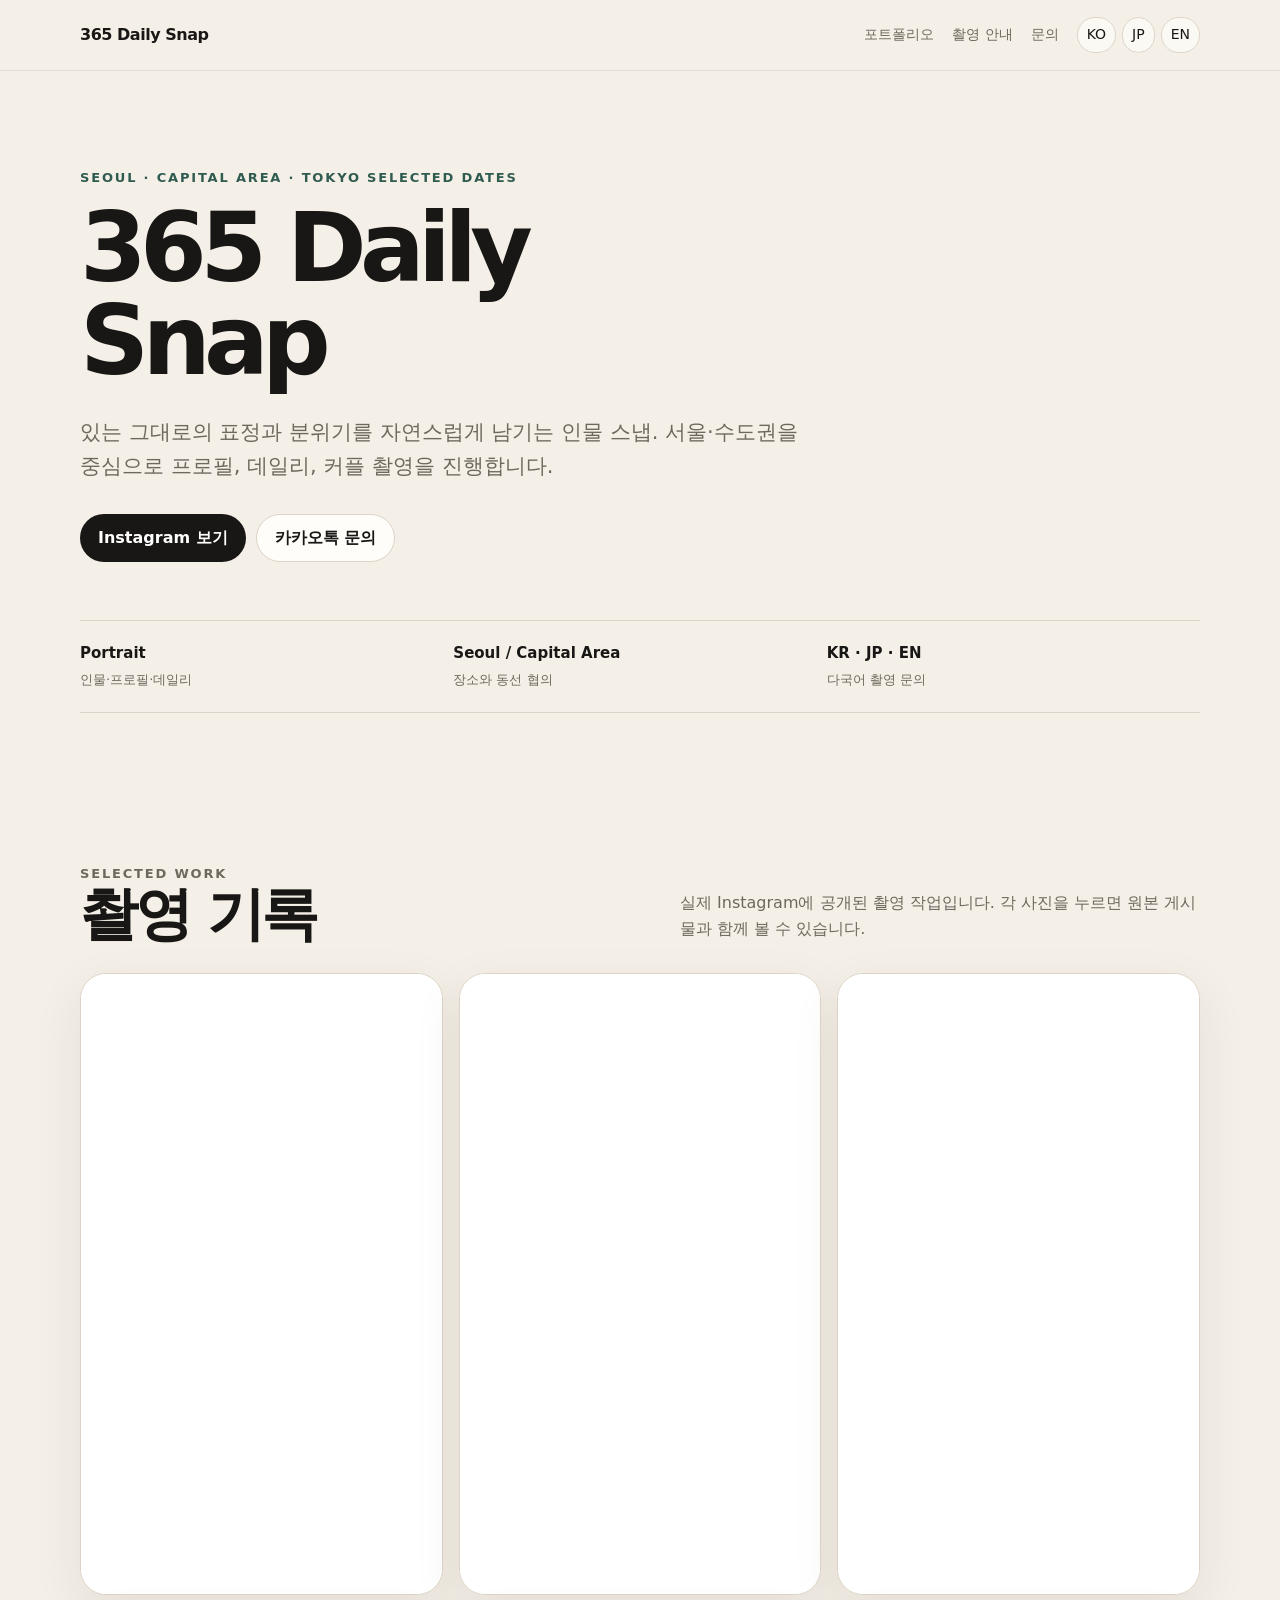
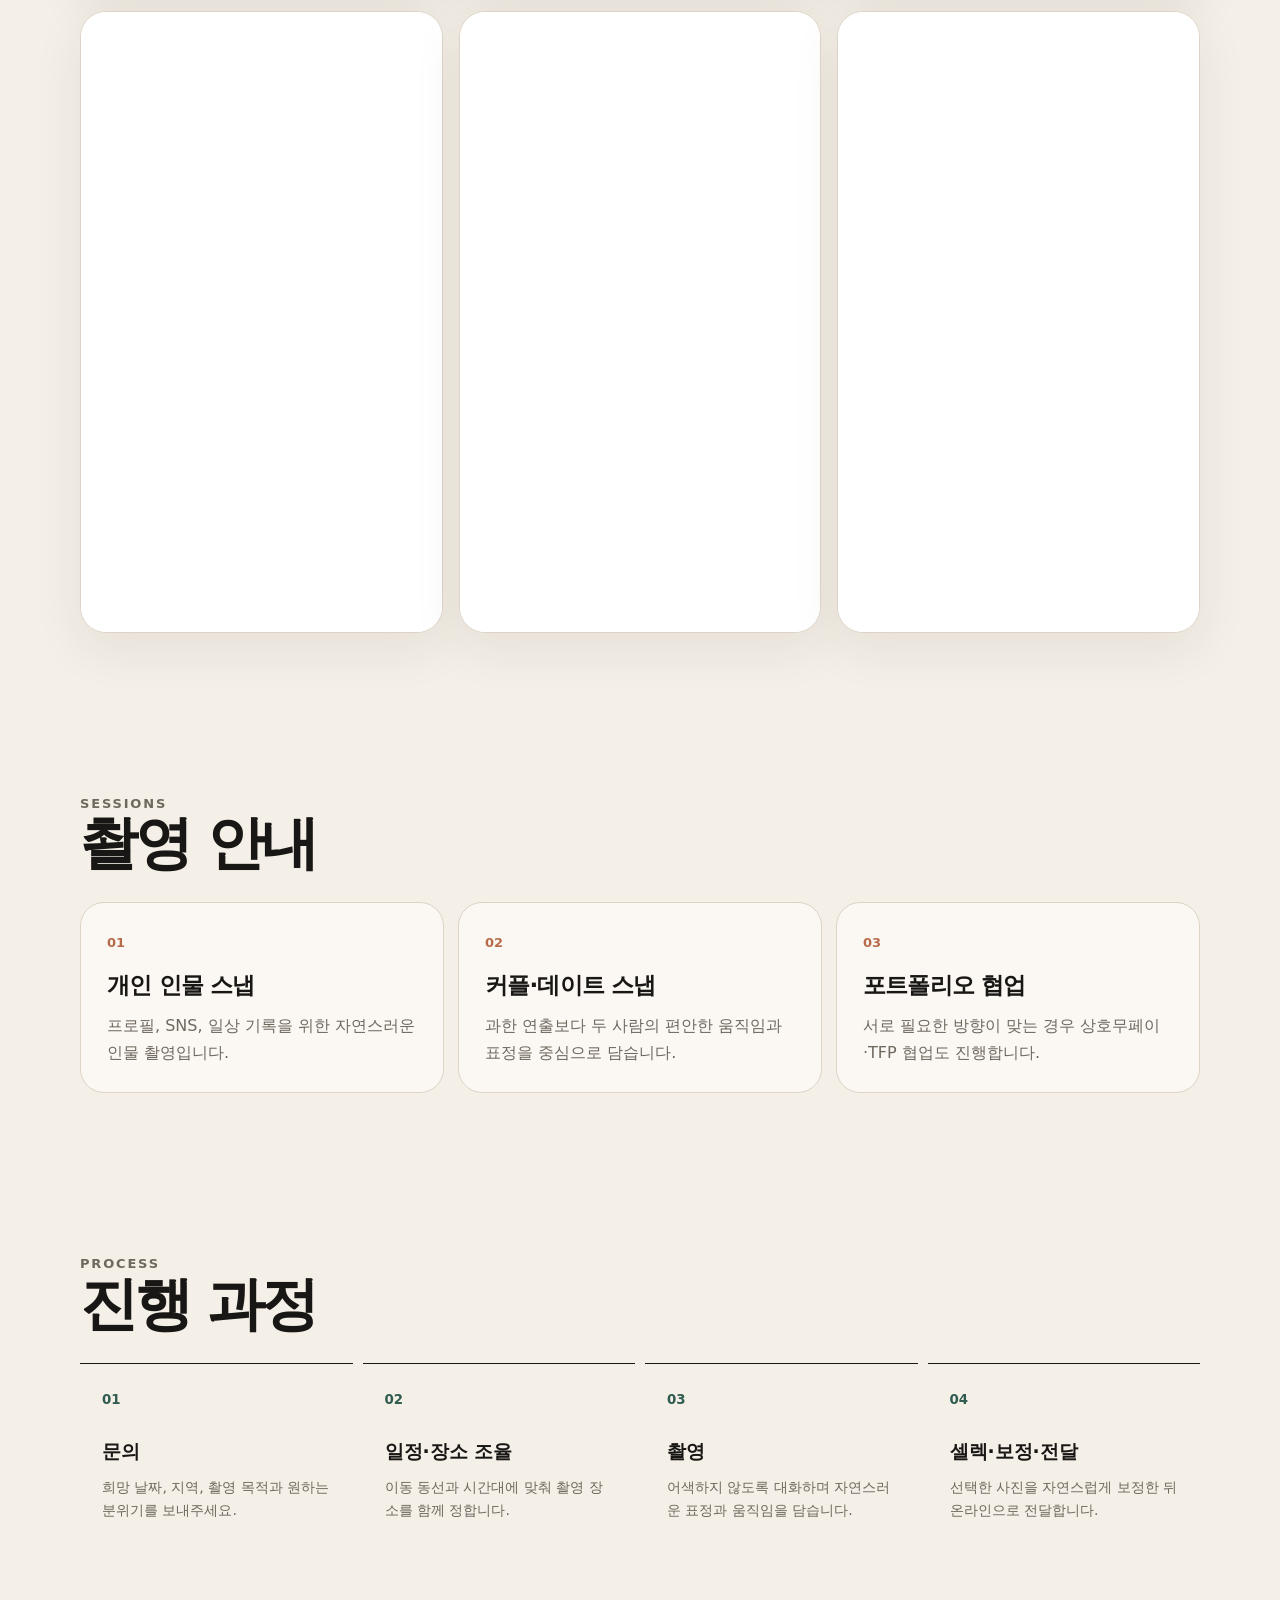
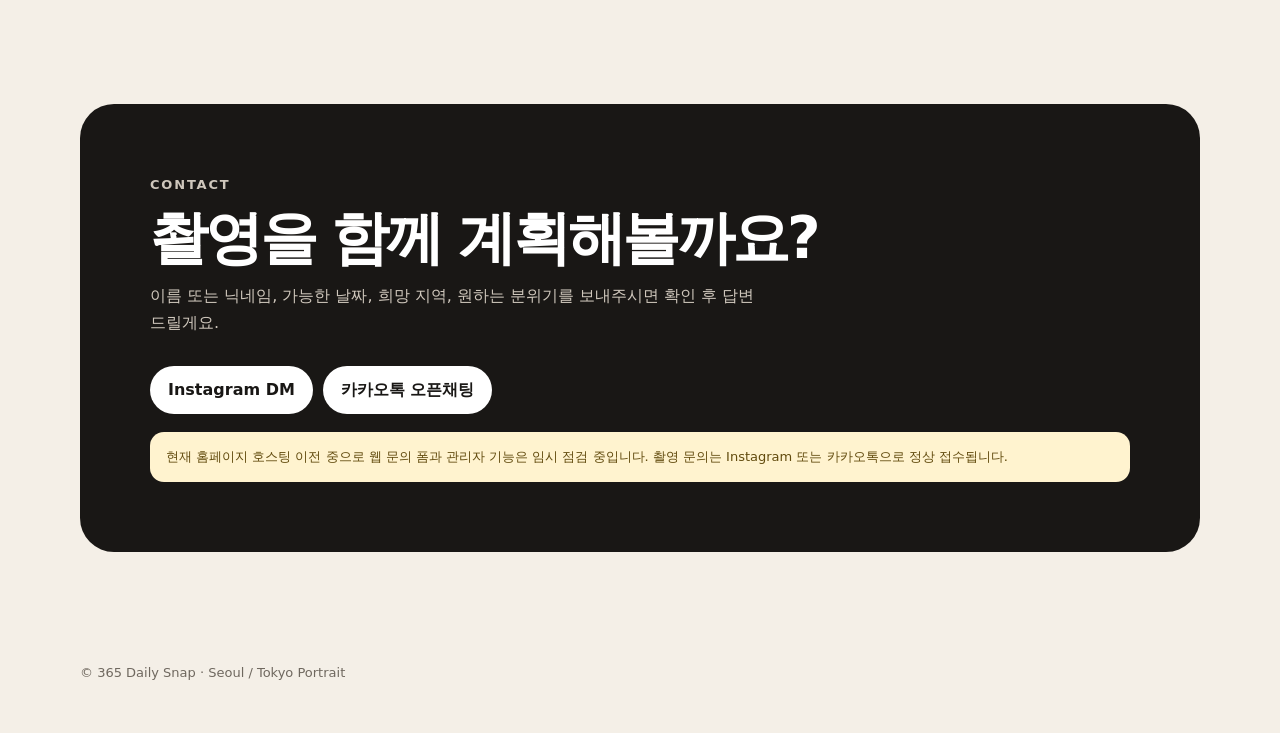
==== site/index.html @ 2be66040 "Add standalone public photography site" ====
<!doctype html>
<html lang="ko">
  <head>
    <meta charset="UTF-8" />
    <meta name="viewport" content="width=device-width, initial-scale=1" />
    <meta name="theme-color" content="#f4efe7" />
    <meta name="description" content="365 Daily Snap은 서울과 수도권을 중심으로 자연스러운 인물 스냅을 촬영합니다." />
    <title>365 Daily Snap | Portrait Photography</title>
    <style>
      :root { --ink:#191715; --muted:#6f685f; --paper:#f4efe7; --card:#fffdf9; --line:#ddd4c7; --accent:#2f5b50; --accent2:#b96c4c; }
      * { box-sizing:border-box; }
      html { scroll-behavior:smooth; }
      body { margin:0; background:var(--paper); color:var(--ink); font-family:Inter, Pretendard, system-ui, -apple-system, BlinkMacSystemFont, "Segoe UI", sans-serif; line-height:1.65; }
      a { color:inherit; }
      .wrap { width:min(1120px, calc(100% - 36px)); margin:auto; }
      header { position:sticky; top:0; z-index:20; background:rgba(244,239,231,.9); backdrop-filter:blur(18px); border-bottom:1px solid rgba(25,23,21,.08); }
      .nav { min-height:70px; display:flex; align-items:center; justify-content:space-between; gap:20px; }
      .brand { text-decoration:none; font-weight:800; letter-spacing:-.03em; }
      .nav-links { display:flex; align-items:center; gap:18px; font-size:14px; }
      .nav-links a { text-decoration:none; color:var(--muted); }
      .langs { display:flex; gap:6px; }
      .langs a { border:1px solid var(--line); border-radius:999px; padding:5px 9px; color:var(--ink); background:rgba(255,255,255,.55); }
      .hero { padding:96px 0 70px; }
      .eyebrow { margin:0 0 14px; color:var(--accent); font-size:13px; font-weight:800; letter-spacing:.14em; text-transform:uppercase; }
      h1 { margin:0; max-width:820px; font-size:clamp(48px, 8vw, 96px); line-height:.96; letter-spacing:-.07em; }
      .hero-copy { max-width:720px; margin:28px 0 0; color:var(--muted); font-size:clamp(17px,2vw,21px); }
      .actions { display:flex; flex-wrap:wrap; gap:10px; margin-top:30px; }
      .button { display:inline-flex; align-items:center; justify-content:center; min-height:48px; padding:0 18px; border-radius:999px; text-decoration:none; font-weight:750; }
      .button.primary { background:var(--ink); color:white; }
      .button.secondary { border:1px solid var(--line); background:var(--card); }
      .facts { margin-top:58px; display:grid; grid-template-columns:repeat(3,1fr); border-top:1px solid var(--line); border-bottom:1px solid var(--line); }
      .fact { padding:20px 12px 20px 0; }
      .fact strong { display:block; font-size:15px; }
      .fact span { color:var(--muted); font-size:13px; }
      section { padding:80px 0; }
      .section-head { display:flex; align-items:end; justify-content:space-between; gap:24px; margin-bottom:30px; }
      h2 { margin:0; font-size:clamp(34px,5vw,58px); line-height:1; letter-spacing:-.055em; }
      .section-head p { max-width:520px; margin:0; color:var(--muted); }
      .portfolio-grid { display:grid; grid-template-columns:repeat(3,1fr); gap:16px; align-items:start; }
      .post { overflow:hidden; min-height:620px; border:1px solid var(--line); border-radius:26px; background:var(--card); box-shadow:0 16px 50px rgba(61,49,36,.08); }
      .post iframe { width:100%; min-height:620px; border:0; display:block; background:white; }
      .services { display:grid; grid-template-columns:repeat(3,1fr); gap:14px; }
      .service { padding:26px; border:1px solid var(--line); border-radius:24px; background:rgba(255,253,249,.68); }
      .service span { color:var(--accent2); font-size:13px; font-weight:800; }
      .service h3 { margin:12px 0 8px; font-size:23px; letter-spacing:-.035em; }
      .service p { margin:0; color:var(--muted); }
      .process { display:grid; grid-template-columns:repeat(4,1fr); gap:10px; counter-reset:steps; }
      .step { padding:22px; border-top:1px solid var(--ink); }
      .step small { color:var(--accent); font-weight:800; }
      .step h3 { margin:25px 0 8px; }
      .step p { color:var(--muted); margin:0; font-size:14px; }
      .contact { padding:70px; border-radius:34px; color:white; background:var(--ink); }
      .contact p { max-width:620px; color:#cfc7bc; }
      .contact .secondary { background:white; color:var(--ink); border:0; }
      footer { padding:30px 0 50px; color:var(--muted); font-size:13px; }
      .notice { margin-top:18px; padding:14px 16px; border-radius:14px; background:#fff3cf; color:#624b0e; font-size:13px; }
      @media (max-width:900px) { .portfolio-grid,.services { grid-template-columns:1fr 1fr; } .process { grid-template-columns:1fr 1fr; } .nav-links>a:not(.brand) { display:none; } }
      @media (max-width:640px) { .hero { padding-top:64px; } .facts,.portfolio-grid,.services,.process { grid-template-columns:1fr; } .post,.post iframe { min-height:590px; } .section-head { align-items:start; flex-direction:column; } .contact { padding:34px 24px; } .langs { gap:3px; } .langs a { padding:4px 7px; font-size:12px; } }
    </style>
  </head>
  <body>
    <header>
      <div class="wrap nav">
        <a class="brand" href="#top">365 Daily Snap</a>
        <nav class="nav-links" aria-label="주요 메뉴">
          <a href="#portfolio" data-ko="포트폴리오" data-ja="ポートフォリオ" data-en="Portfolio">포트폴리오</a>
          <a href="#service" data-ko="촬영 안내" data-ja="撮影案内" data-en="Sessions">촬영 안내</a>
          <a href="#contact" data-ko="문의" data-ja="お問い合わせ" data-en="Contact">문의</a>
          <span class="langs"><a href="/ko">KO</a><a href="/ja">JP</a><a href="/en">EN</a></span>
        </nav>
      </div>
    </header>

    <main id="top">
      <section class="hero">
        <div class="wrap">
          <p class="eyebrow">Seoul · Capital Area · Tokyo Selected Dates</p>
          <h1>365 Daily<br />Snap</h1>
          <p class="hero-copy" data-ko="있는 그대로의 표정과 분위기를 자연스럽게 남기는 인물 스냅. 서울·수도권을 중심으로 프로필, 데일리, 커플 촬영을 진행합니다." data-ja="自然な表情と空気感を残すポートレート撮影。ソウル・首都圏を中心に、プロフィール、デイリー、カップル撮影を行います。" data-en="Natural portrait sessions focused on honest expressions and atmosphere. Available for profiles, daily portraits, and couples in Seoul and the capital area.">있는 그대로의 표정과 분위기를 자연스럽게 남기는 인물 스냅. 서울·수도권을 중심으로 프로필, 데일리, 커플 촬영을 진행합니다.</p>
          <div class="actions">
            <a class="button primary" href="https://www.instagram.com/365daily.snap/" target="_blank" rel="noreferrer" data-ko="Instagram 보기" data-ja="Instagramを見る" data-en="View Instagram">Instagram 보기</a>
            <a class="button secondary" href="https://open.kakao.com/o/sV8I6vmi" target="_blank" rel="noreferrer" data-ko="카카오톡 문의" data-ja="カカオトーク相談" data-en="KakaoTalk inquiry">카카오톡 문의</a>
          </div>
          <div class="facts">
            <div class="fact"><strong>Portrait</strong><span data-ko="인물·프로필·데일리" data-ja="人物・プロフィール・デイリー" data-en="Portraits and profiles">인물·프로필·데일리</span></div>
            <div class="fact"><strong>Seoul / Capital Area</strong><span data-ko="장소와 동선 협의" data-ja="場所と動線を相談" data-en="Location planning available">장소와 동선 협의</span></div>
            <div class="fact"><strong>KR · JP · EN</strong><span data-ko="다국어 촬영 문의" data-ja="多言語でのお問い合わせ" data-en="Multilingual inquiries">다국어 촬영 문의</span></div>
          </div>
        </div>
      </section>

      <section id="portfolio">
        <div class="wrap">
          <div class="section-head">
            <div><p class="eyebrow">Selected Work</p><h2 data-ko="촬영 기록" data-ja="撮影記録" data-en="Selected portraits">촬영 기록</h2></div>
            <p data-ko="실제 Instagram에 공개된 촬영 작업입니다. 각 사진을 누르면 원본 게시물과 함께 볼 수 있습니다." data-ja="Instagramで公開している実際の撮影作品です。各投稿から元の写真をご覧いただけます。" data-en="A selection of published work from Instagram. Open each post to view the original set.">실제 Instagram에 공개된 촬영 작업입니다. 각 사진을 누르면 원본 게시물과 함께 볼 수 있습니다.</p>
          </div>
          <div class="portfolio-grid">
            <article class="post"><iframe title="365 Daily Snap portfolio 1" loading="lazy" src="https://www.instagram.com/p/DYZzZOZk7ll/embed/"></iframe></article>
            <article class="post"><iframe title="365 Daily Snap portfolio 2" loading="lazy" src="https://www.instagram.com/p/DYZyeEWk_9Y/embed/"></iframe></article>
            <article class="post"><iframe title="365 Daily Snap portfolio 3" loading="lazy" src="https://www.instagram.com/p/DYJQGmoE9Bu/embed/"></iframe></article>
            <article class="post"><iframe title="365 Daily Snap portfolio 4" loading="lazy" src="https://www.instagram.com/p/DX0dS0oE9K_/embed/"></iframe></article>
            <article class="post"><iframe title="365 Daily Snap portfolio 5" loading="lazy" src="https://www.instagram.com/p/DXlMumDD58X/embed/"></iframe></article>
            <article class="post"><iframe title="365 Daily Snap portfolio 6" loading="lazy" src="https://www.instagram.com/p/DXibZEnE6eL/embed/"></iframe></article>
          </div>
        </div>
      </section>

      <section id="service">
        <div class="wrap">
          <div class="section-head"><div><p class="eyebrow">Sessions</p><h2 data-ko="촬영 안내" data-ja="撮影案内" data-en="Session guide">촬영 안내</h2></div></div>
          <div class="services">
            <article class="service"><span>01</span><h3 data-ko="개인 인물 스냅" data-ja="個人ポートレート" data-en="Personal portrait">개인 인물 스냅</h3><p data-ko="프로필, SNS, 일상 기록을 위한 자연스러운 인물 촬영입니다." data-ja="プロフィール、SNS、日常の記録のための自然な人物撮影です。" data-en="Natural portraits for profiles, social media, and personal records.">프로필, SNS, 일상 기록을 위한 자연스러운 인물 촬영입니다.</p></article>
            <article class="service"><span>02</span><h3 data-ko="커플·데이트 스냅" data-ja="カップル撮影" data-en="Couple session">커플·데이트 스냅</h3><p data-ko="과한 연출보다 두 사람의 편안한 움직임과 표정을 중심으로 담습니다." data-ja="過度な演出より、二人の自然な動きと表情を大切にします。" data-en="Relaxed couple photography focused on genuine movement and expressions.">과한 연출보다 두 사람의 편안한 움직임과 표정을 중심으로 담습니다.</p></article>
            <article class="service"><span>03</span><h3 data-ko="포트폴리오 협업" data-ja="ポートフォリオ協業" data-en="Portfolio collaboration">포트폴리오 협업</h3><p data-ko="서로 필요한 방향이 맞는 경우 상호무페이·TFP 협업도 진행합니다." data-ja="方向性が合う場合、TFP形式の協業撮影も行います。" data-en="TFP collaborations are available when the creative direction is a good fit.">서로 필요한 방향이 맞는 경우 상호무페이·TFP 협업도 진행합니다.</p></article>
          </div>
        </div>
      </section>

      <section>
        <div class="wrap">
          <div class="section-head"><div><p class="eyebrow">Process</p><h2 data-ko="진행 과정" data-ja="撮影の流れ" data-en="How it works">진행 과정</h2></div></div>
          <div class="process">
            <article class="step"><small>01</small><h3 data-ko="문의" data-ja="お問い合わせ" data-en="Inquiry">문의</h3><p data-ko="희망 날짜, 지역, 촬영 목적과 원하는 분위기를 보내주세요." data-ja="希望日、エリア、目的、雰囲気をお知らせください。" data-en="Share your date, area, purpose, and preferred mood.">희망 날짜, 지역, 촬영 목적과 원하는 분위기를 보내주세요.</p></article>
            <article class="step"><small>02</small><h3 data-ko="일정·장소 조율" data-ja="日程・場所調整" data-en="Planning">일정·장소 조율</h3><p data-ko="이동 동선과 시간대에 맞춰 촬영 장소를 함께 정합니다." data-ja="移動と時間帯に合わせて場所を決めます。" data-en="We choose a location and schedule that fit the session.">이동 동선과 시간대에 맞춰 촬영 장소를 함께 정합니다.</p></article>
            <article class="step"><small>03</small><h3 data-ko="촬영" data-ja="撮影" data-en="Session">촬영</h3><p data-ko="어색하지 않도록 대화하며 자연스러운 표정과 움직임을 담습니다." data-ja="会話しながら自然な表情と動きを撮影します。" data-en="The session stays conversational and relaxed.">어색하지 않도록 대화하며 자연스러운 표정과 움직임을 담습니다.</p></article>
            <article class="step"><small>04</small><h3 data-ko="셀렉·보정·전달" data-ja="セレクト・補正・納品" data-en="Delivery">셀렉·보정·전달</h3><p data-ko="선택한 사진을 자연스럽게 보정한 뒤 온라인으로 전달합니다." data-ja="選んだ写真を自然に補正し、オンラインで納品します。" data-en="Selected images are edited naturally and delivered online.">선택한 사진을 자연스럽게 보정한 뒤 온라인으로 전달합니다.</p></article>
          </div>
        </div>
      </section>

      <section id="contact">
        <div class="wrap">
          <div class="contact">
            <p class="eyebrow">Contact</p>
            <h2 data-ko="촬영을 함께 계획해볼까요?" data-ja="撮影を一緒に計画しませんか？" data-en="Let’s plan a session">촬영을 함께 계획해볼까요?</h2>
            <p data-ko="이름 또는 닉네임, 가능한 날짜, 희망 지역, 원하는 분위기를 보내주시면 확인 후 답변드릴게요." data-ja="お名前、希望日、エリア、イメージを送っていただければ確認後ご返信します。" data-en="Send your name, possible dates, preferred area, and the mood you have in mind.">이름 또는 닉네임, 가능한 날짜, 희망 지역, 원하는 분위기를 보내주시면 확인 후 답변드릴게요.</p>
            <div class="actions">
              <a class="button secondary" href="https://www.instagram.com/365daily.snap/" target="_blank" rel="noreferrer">Instagram DM</a>
              <a class="button secondary" href="https://open.kakao.com/o/sV8I6vmi" target="_blank" rel="noreferrer" data-ko="카카오톡 오픈채팅" data-ja="カカオトーク" data-en="KakaoTalk">카카오톡 오픈채팅</a>
            </div>
            <div class="notice" data-ko="현재 홈페이지 호스팅 이전 중으로 웹 문의 폼과 관리자 기능은 임시 점검 중입니다. 촬영 문의는 Instagram 또는 카카오톡으로 정상 접수됩니다." data-ja="現在ホスティング移行中のため、Webフォームと管理機能を一時点検しています。お問い合わせはInstagramまたはカカオトークをご利用ください。" data-en="The web form and admin tools are temporarily under maintenance during hosting migration. Instagram and KakaoTalk inquiries remain available.">현재 홈페이지 호스팅 이전 중으로 웹 문의 폼과 관리자 기능은 임시 점검 중입니다. 촬영 문의는 Instagram 또는 카카오톡으로 정상 접수됩니다.</div>
          </div>
        </div>
      </section>
    </main>

    <footer><div class="wrap">© 365 Daily Snap · Seoul / Tokyo Portrait</div></footer>

    <script>
      const lang = location.pathname.split('/').filter(Boolean)[0] || 'ko';
      const active = ['ko','ja','en'].includes(lang) ? lang : 'ko';
      document.documentElement.lang = active === 'ja' ? 'ja' : active;
      document.querySelectorAll('[data-ko]').forEach((node) => {
        const value = node.dataset[active];
        if (value) node.textContent = value;
      });
      const titles = { ko:'365 Daily Snap | 서울 인물 스냅', ja:'365 Daily Snap | ソウル ポートレート', en:'365 Daily Snap | Seoul Portrait Photographer' };
      document.title = titles[active];
    </script>
  </body>
</html>
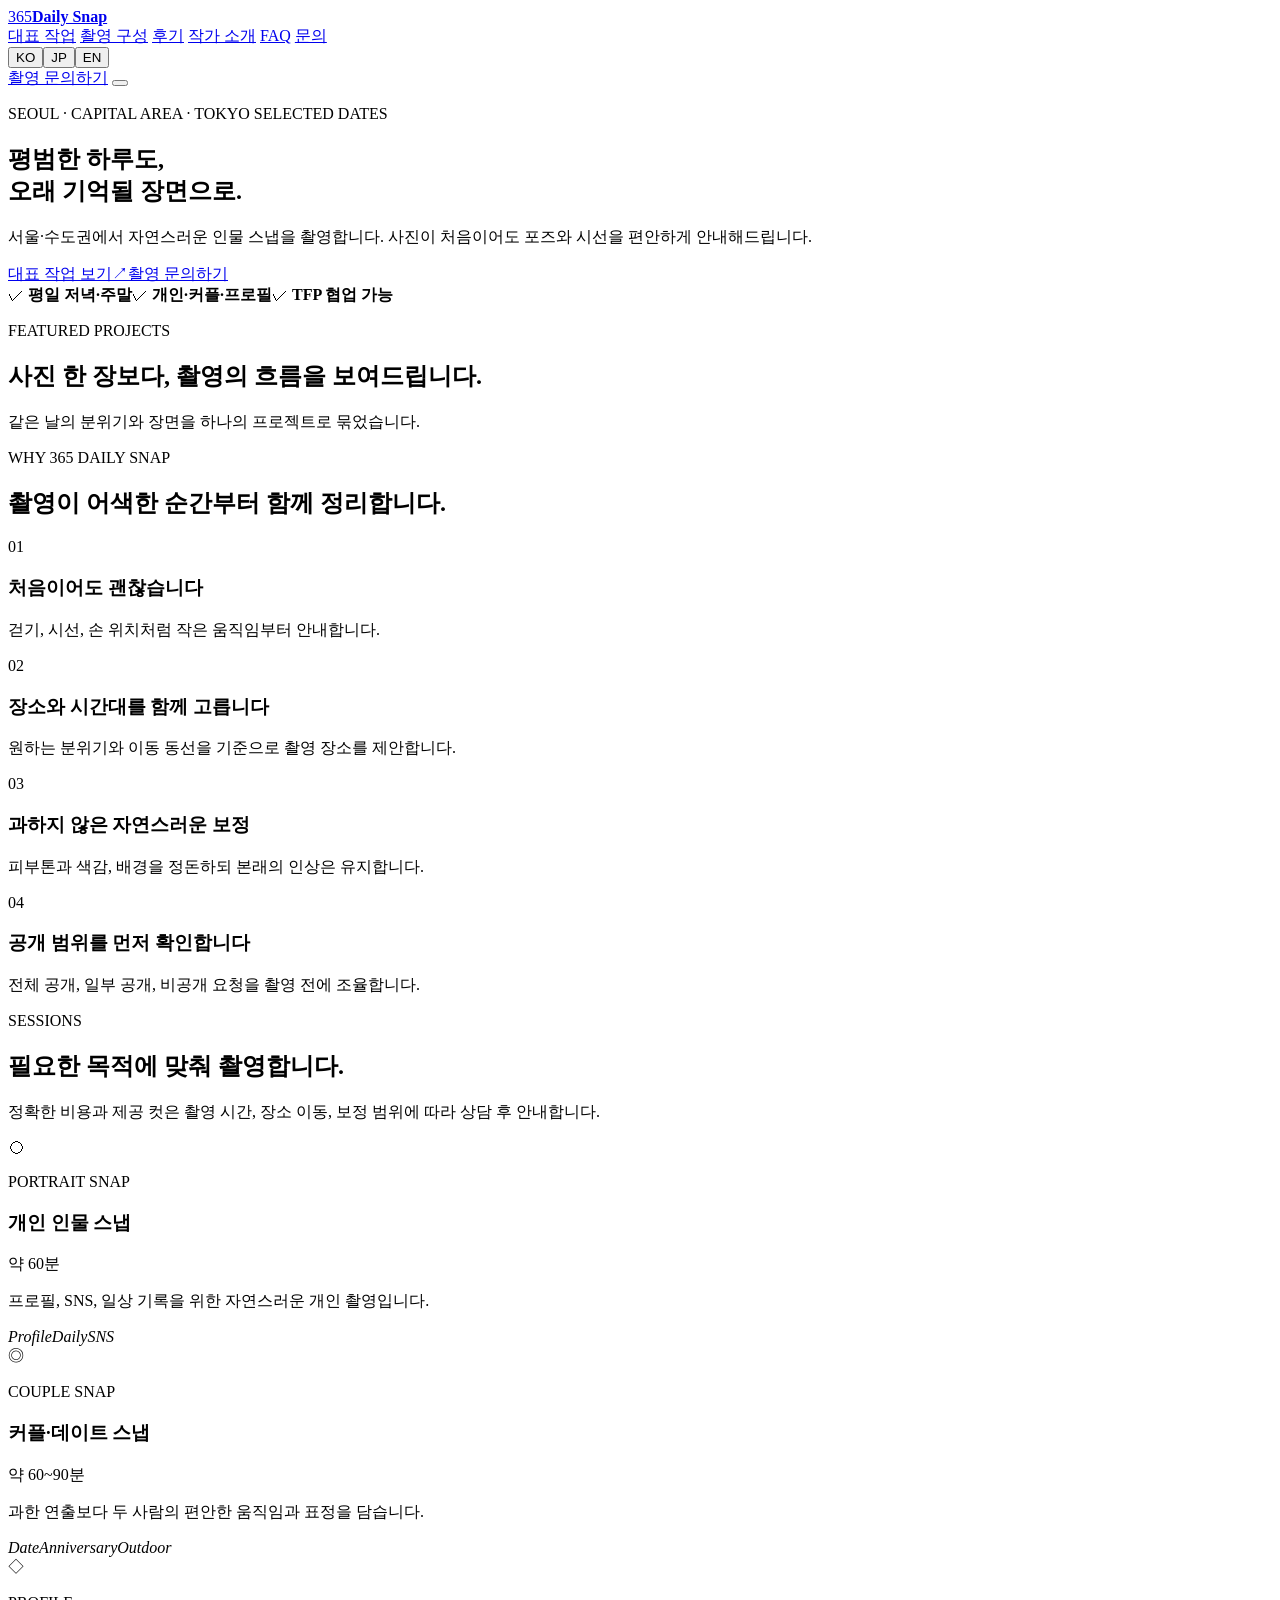
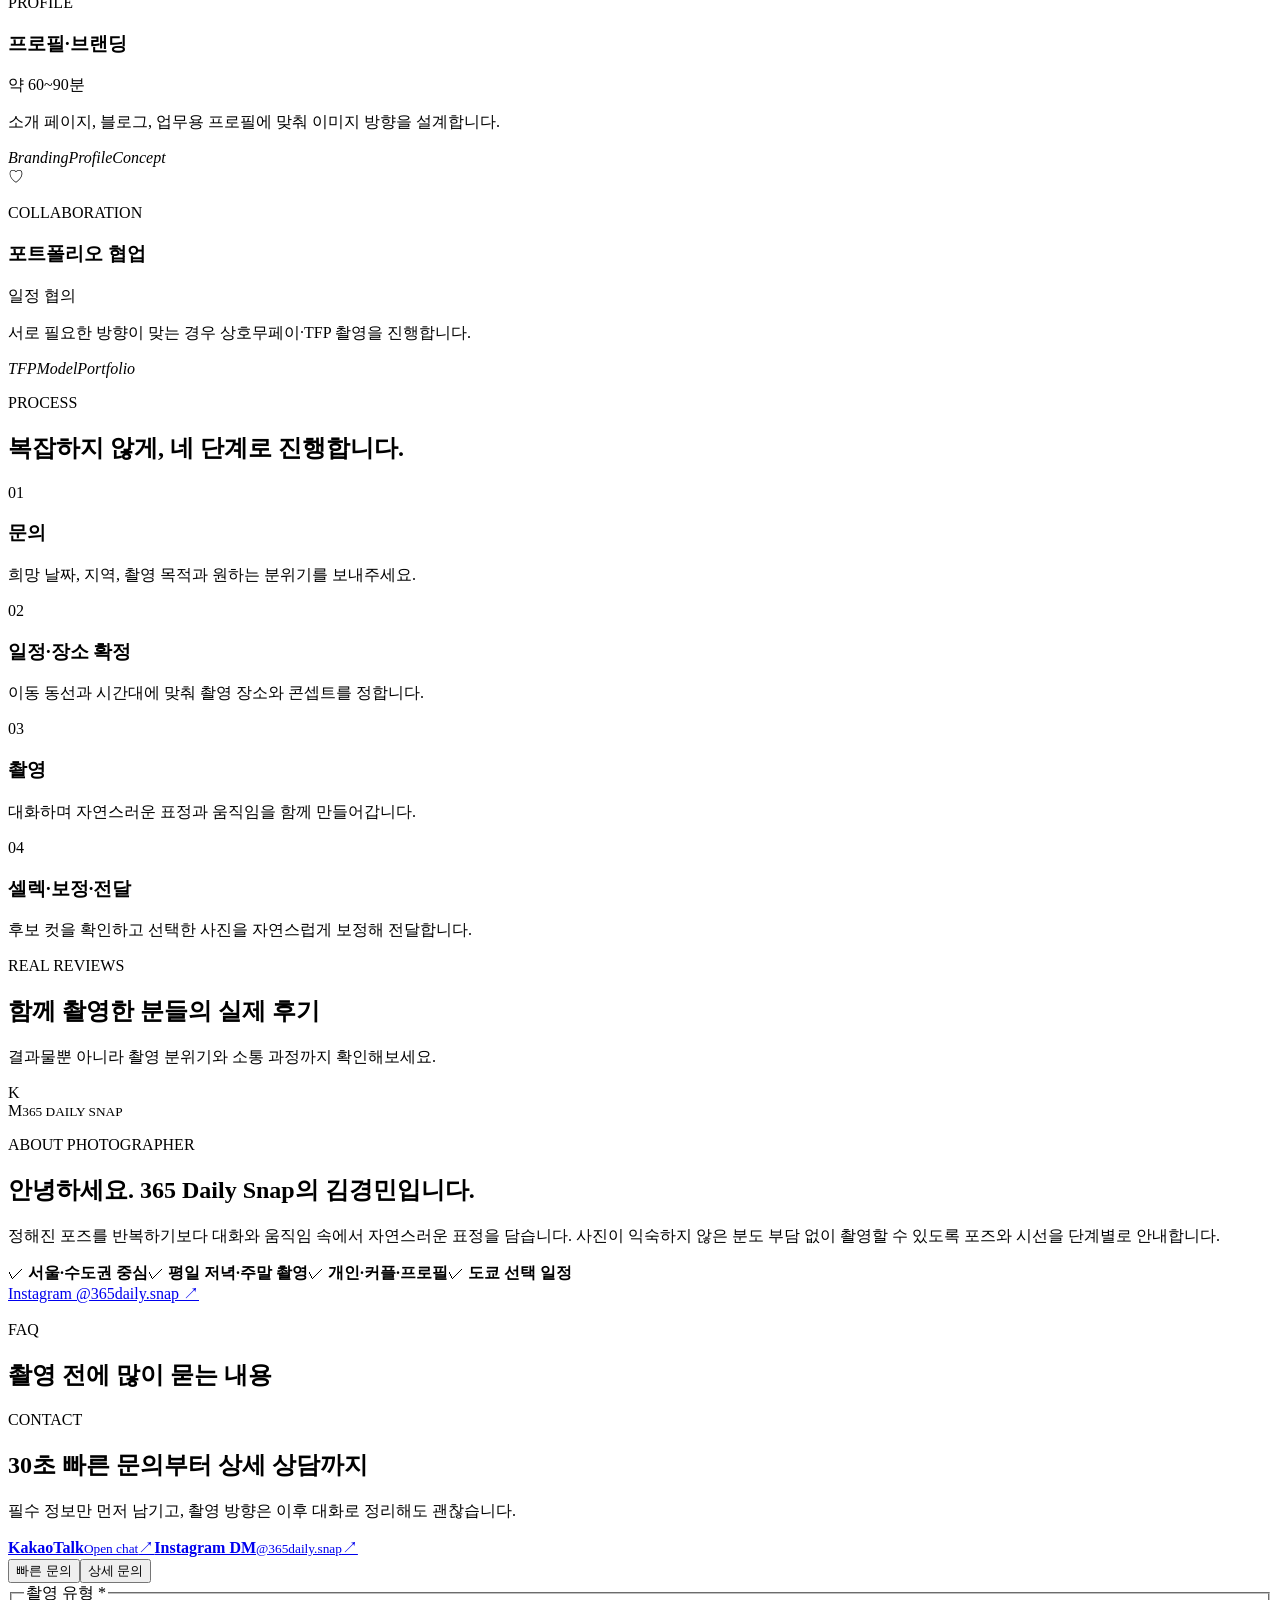
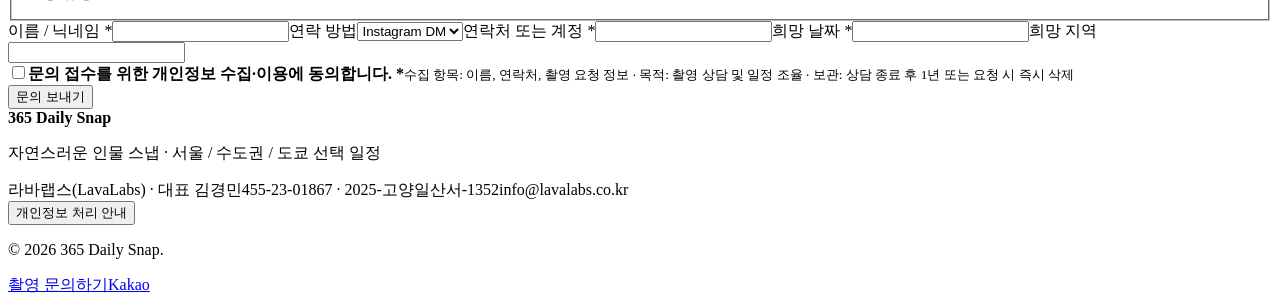
==== commit 4506c357: "feat: replace temporary page with full 365 Daily Snap site" ====
--- a/site/index.html
+++ b/site/index.html
@@ -2,161 +2,115 @@
 <html lang="ko">
   <head>
     <meta charset="UTF-8" />
-    <meta name="viewport" content="width=device-width, initial-scale=1" />
-    <meta name="theme-color" content="#f4efe7" />
-    <meta name="description" content="365 Daily Snap은 서울과 수도권을 중심으로 자연스러운 인물 스냅을 촬영합니다." />
-    <title>365 Daily Snap | Portrait Photography</title>
-    <style>
-      :root { --ink:#191715; --muted:#6f685f; --paper:#f4efe7; --card:#fffdf9; --line:#ddd4c7; --accent:#2f5b50; --accent2:#b96c4c; }
-      * { box-sizing:border-box; }
-      html { scroll-behavior:smooth; }
-      body { margin:0; background:var(--paper); color:var(--ink); font-family:Inter, Pretendard, system-ui, -apple-system, BlinkMacSystemFont, "Segoe UI", sans-serif; line-height:1.65; }
-      a { color:inherit; }
-      .wrap { width:min(1120px, calc(100% - 36px)); margin:auto; }
-      header { position:sticky; top:0; z-index:20; background:rgba(244,239,231,.9); backdrop-filter:blur(18px); border-bottom:1px solid rgba(25,23,21,.08); }
-      .nav { min-height:70px; display:flex; align-items:center; justify-content:space-between; gap:20px; }
-      .brand { text-decoration:none; font-weight:800; letter-spacing:-.03em; }
-      .nav-links { display:flex; align-items:center; gap:18px; font-size:14px; }
-      .nav-links a { text-decoration:none; color:var(--muted); }
-      .langs { display:flex; gap:6px; }
-      .langs a { border:1px solid var(--line); border-radius:999px; padding:5px 9px; color:var(--ink); background:rgba(255,255,255,.55); }
-      .hero { padding:96px 0 70px; }
-      .eyebrow { margin:0 0 14px; color:var(--accent); font-size:13px; font-weight:800; letter-spacing:.14em; text-transform:uppercase; }
-      h1 { margin:0; max-width:820px; font-size:clamp(48px, 8vw, 96px); line-height:.96; letter-spacing:-.07em; }
-      .hero-copy { max-width:720px; margin:28px 0 0; color:var(--muted); font-size:clamp(17px,2vw,21px); }
-      .actions { display:flex; flex-wrap:wrap; gap:10px; margin-top:30px; }
-      .button { display:inline-flex; align-items:center; justify-content:center; min-height:48px; padding:0 18px; border-radius:999px; text-decoration:none; font-weight:750; }
-      .button.primary { background:var(--ink); color:white; }
-      .button.secondary { border:1px solid var(--line); background:var(--card); }
-      .facts { margin-top:58px; display:grid; grid-template-columns:repeat(3,1fr); border-top:1px solid var(--line); border-bottom:1px solid var(--line); }
-      .fact { padding:20px 12px 20px 0; }
-      .fact strong { display:block; font-size:15px; }
-      .fact span { color:var(--muted); font-size:13px; }
-      section { padding:80px 0; }
-      .section-head { display:flex; align-items:end; justify-content:space-between; gap:24px; margin-bottom:30px; }
-      h2 { margin:0; font-size:clamp(34px,5vw,58px); line-height:1; letter-spacing:-.055em; }
-      .section-head p { max-width:520px; margin:0; color:var(--muted); }
-      .portfolio-grid { display:grid; grid-template-columns:repeat(3,1fr); gap:16px; align-items:start; }
-      .post { overflow:hidden; min-height:620px; border:1px solid var(--line); border-radius:26px; background:var(--card); box-shadow:0 16px 50px rgba(61,49,36,.08); }
-      .post iframe { width:100%; min-height:620px; border:0; display:block; background:white; }
-      .services { display:grid; grid-template-columns:repeat(3,1fr); gap:14px; }
-      .service { padding:26px; border:1px solid var(--line); border-radius:24px; background:rgba(255,253,249,.68); }
-      .service span { color:var(--accent2); font-size:13px; font-weight:800; }
-      .service h3 { margin:12px 0 8px; font-size:23px; letter-spacing:-.035em; }
-      .service p { margin:0; color:var(--muted); }
-      .process { display:grid; grid-template-columns:repeat(4,1fr); gap:10px; counter-reset:steps; }
-      .step { padding:22px; border-top:1px solid var(--ink); }
-      .step small { color:var(--accent); font-weight:800; }
-      .step h3 { margin:25px 0 8px; }
-      .step p { color:var(--muted); margin:0; font-size:14px; }
-      .contact { padding:70px; border-radius:34px; color:white; background:var(--ink); }
-      .contact p { max-width:620px; color:#cfc7bc; }
-      .contact .secondary { background:white; color:var(--ink); border:0; }
-      footer { padding:30px 0 50px; color:var(--muted); font-size:13px; }
-      .notice { margin-top:18px; padding:14px 16px; border-radius:14px; background:#fff3cf; color:#624b0e; font-size:13px; }
-      @media (max-width:900px) { .portfolio-grid,.services { grid-template-columns:1fr 1fr; } .process { grid-template-columns:1fr 1fr; } .nav-links>a:not(.brand) { display:none; } }
-      @media (max-width:640px) { .hero { padding-top:64px; } .facts,.portfolio-grid,.services,.process { grid-template-columns:1fr; } .post,.post iframe { min-height:590px; } .section-head { align-items:start; flex-direction:column; } .contact { padding:34px 24px; } .langs { gap:3px; } .langs a { padding:4px 7px; font-size:12px; } }
-    </style>
+    <meta name="viewport" content="width=device-width, initial-scale=1.0" />
+    <meta name="theme-color" content="#f6f2e9" />
+    <meta name="robots" content="index,follow,max-image-preview:large" />
+    <meta name="description" content="서울·수도권에서 자연스러운 인물 스냅, 프로필, 커플 촬영과 포트폴리오 협업을 진행합니다." />
+    <link rel="canonical" href="https://snap.lavalabs.co.kr/ko" />
+    <link rel="alternate" hreflang="ko-KR" href="https://snap.lavalabs.co.kr/ko" />
+    <link rel="alternate" hreflang="ja-JP" href="https://snap.lavalabs.co.kr/ja" />
+    <link rel="alternate" hreflang="en" href="https://snap.lavalabs.co.kr/en" />
+    <link rel="alternate" hreflang="x-default" href="https://snap.lavalabs.co.kr/ko" />
+    <meta property="og:type" content="website" />
+    <meta property="og:site_name" content="365 Daily Snap" />
+    <meta property="og:title" content="365 Daily Snap | 서울 인물 스냅·프로필 촬영" />
+    <meta property="og:description" content="평범한 하루도 오래 기억될 장면으로. 서울·수도권 자연스러운 인물 스냅 촬영." />
+    <meta property="og:url" content="https://snap.lavalabs.co.kr/ko" />
+    <meta property="og:image" content="https://snap.lavalabs.co.kr/portfolio/uploads/instagram/ig-001-711885820_18178679521399756_3313720309772480387_n.jpg" />
+    <meta name="twitter:card" content="summary_large_image" />
+    <link rel="icon" href="/favicon.svg" type="image/svg+xml" />
+    <link rel="stylesheet" href="/styles.css" />
+    <script type="application/ld+json">
+      {"@context":"https://schema.org","@type":"ProfessionalService","name":"365 Daily Snap","url":"https://snap.lavalabs.co.kr/","description":"서울과 수도권에서 자연스러운 인물 스냅, 프로필, 커플 촬영을 진행합니다.","sameAs":["https://www.instagram.com/365daily.snap/","https://open.kakao.com/o/sV8I6vmi"],"areaServed":["Seoul","Capital Area","Tokyo"],"availableLanguage":["Korean","Japanese","English"],"founder":{"@type":"Person","name":"Kim Kyungmin"}}
+    </script>
+    <title>365 Daily Snap | 서울 인물 스냅·프로필 촬영</title>
   </head>
   <body>
-    <header>
-      <div class="wrap nav">
-        <a class="brand" href="#top">365 Daily Snap</a>
-        <nav class="nav-links" aria-label="주요 메뉴">
-          <a href="#portfolio" data-ko="포트폴리오" data-ja="ポートフォリオ" data-en="Portfolio">포트폴리오</a>
-          <a href="#service" data-ko="촬영 안내" data-ja="撮影案内" data-en="Sessions">촬영 안내</a>
-          <a href="#contact" data-ko="문의" data-ja="お問い合わせ" data-en="Contact">문의</a>
-          <span class="langs"><a href="/ko">KO</a><a href="/ja">JP</a><a href="/en">EN</a></span>
-        </nav>
+    <header class="site-header">
+      <a class="brand" href="#top" aria-label="365 Daily Snap home"><span>365</span><b>Daily Snap</b></a>
+      <nav id="mainNav" aria-label="Primary navigation">
+        <a href="#work" data-i18n="navWork">대표 작업</a>
+        <a href="#sessions" data-i18n="navSessions">촬영 구성</a>
+        <a href="#reviews" data-i18n="navReviews">후기</a>
+        <a href="#about" data-i18n="navAbout">작가 소개</a>
+        <a href="#faq" data-i18n="navFaq">FAQ</a>
+        <a href="#contact" data-i18n="navContact">문의</a>
+      </nav>
+      <div class="header-tools">
+        <div class="language-switch" aria-label="Language">
+          <button type="button" data-lang="ko">KO</button><button type="button" data-lang="ja">JP</button><button type="button" data-lang="en">EN</button>
+        </div>
+        <a class="button primary compact desktop-contact" href="#contact" data-i18n="heroSecondary">촬영 문의하기</a>
+        <button id="menuButton" class="menu-button" type="button" aria-label="Menu"><span></span><span></span></button>
       </div>
     </header>
 
     <main id="top">
-      <section class="hero">
-        <div class="wrap">
-          <p class="eyebrow">Seoul · Capital Area · Tokyo Selected Dates</p>
-          <h1>365 Daily<br />Snap</h1>
-          <p class="hero-copy" data-ko="있는 그대로의 표정과 분위기를 자연스럽게 남기는 인물 스냅. 서울·수도권을 중심으로 프로필, 데일리, 커플 촬영을 진행합니다." data-ja="自然な表情と空気感を残すポートレート撮影。ソウル・首都圏を中心に、プロフィール、デイリー、カップル撮影を行います。" data-en="Natural portrait sessions focused on honest expressions and atmosphere. Available for profiles, daily portraits, and couples in Seoul and the capital area.">있는 그대로의 표정과 분위기를 자연스럽게 남기는 인물 스냅. 서울·수도권을 중심으로 프로필, 데일리, 커플 촬영을 진행합니다.</p>
-          <div class="actions">
-            <a class="button primary" href="https://www.instagram.com/365daily.snap/" target="_blank" rel="noreferrer" data-ko="Instagram 보기" data-ja="Instagramを見る" data-en="View Instagram">Instagram 보기</a>
-            <a class="button secondary" href="https://open.kakao.com/o/sV8I6vmi" target="_blank" rel="noreferrer" data-ko="카카오톡 문의" data-ja="カカオトーク相談" data-en="KakaoTalk inquiry">카카오톡 문의</a>
-          </div>
-          <div class="facts">
-            <div class="fact"><strong>Portrait</strong><span data-ko="인물·프로필·데일리" data-ja="人物・プロフィール・デイリー" data-en="Portraits and profiles">인물·프로필·데일리</span></div>
-            <div class="fact"><strong>Seoul / Capital Area</strong><span data-ko="장소와 동선 협의" data-ja="場所と動線を相談" data-en="Location planning available">장소와 동선 협의</span></div>
-            <div class="fact"><strong>KR · JP · EN</strong><span data-ko="다국어 촬영 문의" data-ja="多言語でのお問い合わせ" data-en="Multilingual inquiries">다국어 촬영 문의</span></div>
-          </div>
+      <section class="hero page-wrap">
+        <div class="hero-copy">
+          <p class="eyebrow" data-i18n="heroEyebrow">SEOUL · CAPITAL AREA · TOKYO SELECTED DATES</p>
+          <h1 data-i18n-html="heroTitle">평범한 하루도,<br />오래 기억될 장면으로.</h1>
+          <p class="hero-description" data-i18n="heroDescription">서울·수도권에서 자연스러운 인물 스냅을 촬영합니다. 사진이 처음이어도 포즈와 시선을 편안하게 안내해드립니다.</p>
+          <div class="hero-actions"><a class="button primary" href="#work"><span data-i18n="heroPrimary">대표 작업 보기</span><span aria-hidden="true">↗</span></a><a class="button ghost" href="#contact" data-i18n="heroSecondary">촬영 문의하기</a></div>
+          <div class="trust-row"><span>✓ <b data-i18n="trust1">평일 저녁·주말</b></span><span>✓ <b data-i18n="trust2">개인·커플·프로필</b></span><span>✓ <b data-i18n="trust3">TFP 협업 가능</b></span></div>
         </div>
+        <div id="heroGallery" class="hero-gallery skeleton-gallery" aria-label="Featured photography"></div>
       </section>
 
-      <section id="portfolio">
-        <div class="wrap">
-          <div class="section-head">
-            <div><p class="eyebrow">Selected Work</p><h2 data-ko="촬영 기록" data-ja="撮影記録" data-en="Selected portraits">촬영 기록</h2></div>
-            <p data-ko="실제 Instagram에 공개된 촬영 작업입니다. 각 사진을 누르면 원본 게시물과 함께 볼 수 있습니다." data-ja="Instagramで公開している実際の撮影作品です。各投稿から元の写真をご覧いただけます。" data-en="A selection of published work from Instagram. Open each post to view the original set.">실제 Instagram에 공개된 촬영 작업입니다. 각 사진을 누르면 원본 게시물과 함께 볼 수 있습니다.</p>
-          </div>
-          <div class="portfolio-grid">
-            <article class="post"><iframe title="365 Daily Snap portfolio 1" loading="lazy" src="https://www.instagram.com/p/DYZzZOZk7ll/embed/"></iframe></article>
-            <article class="post"><iframe title="365 Daily Snap portfolio 2" loading="lazy" src="https://www.instagram.com/p/DYZyeEWk_9Y/embed/"></iframe></article>
-            <article class="post"><iframe title="365 Daily Snap portfolio 3" loading="lazy" src="https://www.instagram.com/p/DYJQGmoE9Bu/embed/"></iframe></article>
-            <article class="post"><iframe title="365 Daily Snap portfolio 4" loading="lazy" src="https://www.instagram.com/p/DX0dS0oE9K_/embed/"></iframe></article>
-            <article class="post"><iframe title="365 Daily Snap portfolio 5" loading="lazy" src="https://www.instagram.com/p/DXlMumDD58X/embed/"></iframe></article>
-            <article class="post"><iframe title="365 Daily Snap portfolio 6" loading="lazy" src="https://www.instagram.com/p/DXibZEnE6eL/embed/"></iframe></article>
-          </div>
-        </div>
+      <section id="work" class="section page-wrap">
+        <header class="section-heading"><p class="eyebrow">FEATURED PROJECTS</p><h2 data-i18n="workTitle">사진 한 장보다, 촬영의 흐름을 보여드립니다.</h2><p data-i18n="workDescription">같은 날의 분위기와 장면을 하나의 프로젝트로 묶었습니다.</p></header>
+        <div id="projectGrid" class="project-grid" aria-live="polite"></div>
+        <button id="projectMore" class="button ghost centered" type="button" hidden data-i18n="moreProjects">프로젝트 더 보기</button>
       </section>
 
-      <section id="service">
-        <div class="wrap">
-          <div class="section-head"><div><p class="eyebrow">Sessions</p><h2 data-ko="촬영 안내" data-ja="撮影案内" data-en="Session guide">촬영 안내</h2></div></div>
-          <div class="services">
-            <article class="service"><span>01</span><h3 data-ko="개인 인물 스냅" data-ja="個人ポートレート" data-en="Personal portrait">개인 인물 스냅</h3><p data-ko="프로필, SNS, 일상 기록을 위한 자연스러운 인물 촬영입니다." data-ja="プロフィール、SNS、日常の記録のための自然な人物撮影です。" data-en="Natural portraits for profiles, social media, and personal records.">프로필, SNS, 일상 기록을 위한 자연스러운 인물 촬영입니다.</p></article>
-            <article class="service"><span>02</span><h3 data-ko="커플·데이트 스냅" data-ja="カップル撮影" data-en="Couple session">커플·데이트 스냅</h3><p data-ko="과한 연출보다 두 사람의 편안한 움직임과 표정을 중심으로 담습니다." data-ja="過度な演出より、二人の自然な動きと表情を大切にします。" data-en="Relaxed couple photography focused on genuine movement and expressions.">과한 연출보다 두 사람의 편안한 움직임과 표정을 중심으로 담습니다.</p></article>
-            <article class="service"><span>03</span><h3 data-ko="포트폴리오 협업" data-ja="ポートフォリオ協業" data-en="Portfolio collaboration">포트폴리오 협업</h3><p data-ko="서로 필요한 방향이 맞는 경우 상호무페이·TFP 협업도 진행합니다." data-ja="方向性が合う場合、TFP形式の協業撮影も行います。" data-en="TFP collaborations are available when the creative direction is a good fit.">서로 필요한 방향이 맞는 경우 상호무페이·TFP 협업도 진행합니다.</p></article>
-          </div>
+      <section class="tone-section"><div class="section page-wrap"><header class="section-heading"><p class="eyebrow">WHY 365 DAILY SNAP</p><h2 data-i18n="whyTitle">촬영이 어색한 순간부터 함께 정리합니다.</h2></header><div class="why-grid">
+        <article><span>01</span><h3 data-i18n="why1Title">처음이어도 괜찮습니다</h3><p data-i18n="why1Text">걷기, 시선, 손 위치처럼 작은 움직임부터 안내합니다.</p></article>
+        <article><span>02</span><h3 data-i18n="why2Title">장소와 시간대를 함께 고릅니다</h3><p data-i18n="why2Text">원하는 분위기와 이동 동선을 기준으로 촬영 장소를 제안합니다.</p></article>
+        <article><span>03</span><h3 data-i18n="why3Title">과하지 않은 자연스러운 보정</h3><p data-i18n="why3Text">피부톤과 색감, 배경을 정돈하되 본래의 인상은 유지합니다.</p></article>
+        <article><span>04</span><h3 data-i18n="why4Title">공개 범위를 먼저 확인합니다</h3><p data-i18n="why4Text">전체 공개, 일부 공개, 비공개 요청을 촬영 전에 조율합니다.</p></article>
+      </div></div></section>
+
+      <section id="sessions" class="section page-wrap"><header class="section-heading"><p class="eyebrow">SESSIONS</p><h2 data-i18n="sessionsTitle">필요한 목적에 맞춰 촬영합니다.</h2><p data-i18n="sessionsDescription">정확한 비용과 제공 컷은 촬영 시간, 장소 이동, 보정 범위에 따라 상담 후 안내합니다.</p></header><div class="session-grid">
+        <article><div class="session-icon">◯</div><p class="eyebrow">PORTRAIT SNAP</p><h3 data-i18n="session1Title">개인 인물 스냅</h3><span data-i18n="session1Time">약 60분</span><p data-i18n="session1Text">프로필, SNS, 일상 기록을 위한 자연스러운 개인 촬영입니다.</p><div class="tag-row"><i>Profile</i><i>Daily</i><i>SNS</i></div></article>
+        <article><div class="session-icon">◎</div><p class="eyebrow">COUPLE SNAP</p><h3 data-i18n="session2Title">커플·데이트 스냅</h3><span data-i18n="session2Time">약 60~90분</span><p data-i18n="session2Text">과한 연출보다 두 사람의 편안한 움직임과 표정을 담습니다.</p><div class="tag-row"><i>Date</i><i>Anniversary</i><i>Outdoor</i></div></article>
+        <article><div class="session-icon">◇</div><p class="eyebrow">PROFILE</p><h3 data-i18n="session3Title">프로필·브랜딩</h3><span data-i18n="session3Time">약 60~90분</span><p data-i18n="session3Text">소개 페이지, 블로그, 업무용 프로필에 맞춰 이미지 방향을 설계합니다.</p><div class="tag-row"><i>Branding</i><i>Profile</i><i>Concept</i></div></article>
+        <article><div class="session-icon">♡</div><p class="eyebrow">COLLABORATION</p><h3 data-i18n="session4Title">포트폴리오 협업</h3><span data-i18n="session4Time">일정 협의</span><p data-i18n="session4Text">서로 필요한 방향이 맞는 경우 상호무페이·TFP 촬영을 진행합니다.</p><div class="tag-row"><i>TFP</i><i>Model</i><i>Portfolio</i></div></article>
+      </div></section>
+
+      <section class="process-section"><div class="section page-wrap"><header class="section-heading"><p class="eyebrow">PROCESS</p><h2 data-i18n="processTitle">복잡하지 않게, 네 단계로 진행합니다.</h2></header><div class="process-grid">
+        <article><span>01</span><h3 data-i18n="process1Title">문의</h3><p data-i18n="process1Text">희망 날짜, 지역, 촬영 목적과 원하는 분위기를 보내주세요.</p></article>
+        <article><span>02</span><h3 data-i18n="process2Title">일정·장소 확정</h3><p data-i18n="process2Text">이동 동선과 시간대에 맞춰 촬영 장소와 콘셉트를 정합니다.</p></article>
+        <article><span>03</span><h3 data-i18n="process3Title">촬영</h3><p data-i18n="process3Text">대화하며 자연스러운 표정과 움직임을 함께 만들어갑니다.</p></article>
+        <article><span>04</span><h3 data-i18n="process4Title">셀렉·보정·전달</h3><p data-i18n="process4Text">후보 컷을 확인하고 선택한 사진을 자연스럽게 보정해 전달합니다.</p></article>
+      </div></div></section>
+
+      <section id="reviews" class="section page-wrap"><header class="section-heading"><p class="eyebrow">REAL REVIEWS</p><h2 data-i18n="reviewsTitle">함께 촬영한 분들의 실제 후기</h2><p data-i18n="reviewsDescription">결과물뿐 아니라 촬영 분위기와 소통 과정까지 확인해보세요.</p></header><div id="reviewGrid" class="review-grid"></div><button id="reviewMore" class="button ghost centered" type="button" hidden data-i18n="moreReviews">후기 더 보기</button></section>
+
+      <section id="about" class="about-section"><div class="section page-wrap about-grid"><div class="about-visual"><span>K<br />M</span><small>365 DAILY SNAP</small></div><div><p class="eyebrow">ABOUT PHOTOGRAPHER</p><h2 data-i18n="aboutTitle">안녕하세요. 365 Daily Snap의 김경민입니다.</h2><p data-i18n="aboutText">정해진 포즈를 반복하기보다 대화와 움직임 속에서 자연스러운 표정을 담습니다. 사진이 익숙하지 않은 분도 부담 없이 촬영할 수 있도록 포즈와 시선을 단계별로 안내합니다.</p><div class="about-facts"><span>✓ <b data-i18n="aboutFact1">서울·수도권 중심</b></span><span>✓ <b data-i18n="aboutFact2">평일 저녁·주말 촬영</b></span><span>✓ <b data-i18n="aboutFact3">개인·커플·프로필</b></span><span>✓ <b data-i18n="aboutFact4">도쿄 선택 일정</b></span></div><a class="text-link" href="https://www.instagram.com/365daily.snap/" target="_blank" rel="noreferrer">Instagram @365daily.snap ↗</a></div></div></section>
+
+      <section id="faq" class="section page-wrap"><header class="section-heading"><p class="eyebrow">FAQ</p><h2 data-i18n="faqTitle">촬영 전에 많이 묻는 내용</h2></header><div id="faqList" class="faq-list"></div></section>
+
+      <section id="contact" class="contact-section"><div class="section page-wrap contact-grid"><div class="contact-copy"><p class="eyebrow">CONTACT</p><h2 data-i18n="contactTitle">30초 빠른 문의부터 상세 상담까지</h2><p data-i18n="contactDescription">필수 정보만 먼저 남기고, 촬영 방향은 이후 대화로 정리해도 괜찮습니다.</p><div class="contact-direct"><a href="https://open.kakao.com/o/sV8I6vmi" target="_blank" rel="noreferrer"><b>KakaoTalk</b><small>Open chat</small><span>↗</span></a><a href="https://www.instagram.com/365daily.snap/" target="_blank" rel="noreferrer"><b>Instagram DM</b><small>@365daily.snap</small><span>↗</span></a></div></div>
+        <div class="inquiry-panel">
+          <div class="inquiry-mode"><button type="button" class="active" data-mode="quick" data-i18n="quickInquiry">빠른 문의</button><button type="button" data-mode="detail" data-i18n="detailInquiry">상세 문의</button></div>
+          <div id="stepIndicator" class="step-indicator" hidden><span>STEP <b id="stepNumber">1</b>/3</span><i><em id="stepBar"></em></i></div>
+          <form id="inquiryForm" novalidate>
+            <section class="form-step" data-step="1"><fieldset><legend data-i18n="formType">촬영 유형 *</legend><div id="typeChoices" class="choice-grid"></div></fieldset><div class="field-grid"><label><span data-i18n="formName">이름 / 닉네임 *</span><input name="name" autocomplete="name" required /></label><label><span data-i18n="formContactMethod">연락 방법</span><select name="contactMethod"><option>Instagram DM</option><option>KakaoTalk</option><option>Email</option><option>Phone / SMS</option></select></label><label class="wide"><span data-i18n="formContact">연락처 또는 계정 *</span><input name="contact" required /></label><label><span data-i18n="formDate">희망 날짜 *</span><input name="date" required /></label><label><span data-i18n="formRegion">희망 지역</span><input name="region" /></label></div></section>
+            <section class="form-step" data-step="2" hidden><div class="field-grid"><label class="wide"><span data-i18n="formMood">원하는 분위기</span><input name="mood" /></label><label class="wide"><span data-i18n="formPurpose">촬영 목적</span><input name="purpose" /></label><label><span data-i18n="formPeople">인원 수</span><input name="people" type="number" min="1" max="20" value="1" /></label><label><span data-i18n="formPrivacy">사진 공개 범위</span><select name="privacy" id="privacySelect"></select></label></div></section>
+            <section class="form-step" data-step="3" hidden><label class="upload-field"><b data-i18n="formReference">참고 이미지</b><input name="references" type="file" accept="image/*" multiple /><small data-i18n="uploadHint">최대 3장, 장당 8MB 이하</small></label><label><span data-i18n="formMessage">추가 요청</span><textarea name="message"></textarea></label></section>
+            <label id="consentRow" class="consent"><input name="consent" type="checkbox" required /><span><b data-i18n="formConsent">문의 접수를 위한 개인정보 수집·이용에 동의합니다. *</b><small data-i18n="consentDetail">수집 항목: 이름, 연락처, 촬영 요청 정보 · 목적: 촬영 상담 및 일정 조율 · 보관: 상담 종료 후 1년 또는 요청 시 즉시 삭제</small></span></label>
+            <div id="formMessage" class="form-message" hidden></div>
+            <div class="form-navigation"><button id="prevStep" class="button ghost" type="button" hidden data-i18n="previous">이전</button><button id="nextStep" class="button primary" type="button" hidden data-i18n="next">다음</button><button id="submitInquiry" class="button primary" type="submit" data-i18n="submit">문의 보내기</button></div>
+          </form>
         </div>
-      </section>
-
-      <section>
-        <div class="wrap">
-          <div class="section-head"><div><p class="eyebrow">Process</p><h2 data-ko="진행 과정" data-ja="撮影の流れ" data-en="How it works">진행 과정</h2></div></div>
-          <div class="process">
-            <article class="step"><small>01</small><h3 data-ko="문의" data-ja="お問い合わせ" data-en="Inquiry">문의</h3><p data-ko="희망 날짜, 지역, 촬영 목적과 원하는 분위기를 보내주세요." data-ja="希望日、エリア、目的、雰囲気をお知らせください。" data-en="Share your date, area, purpose, and preferred mood.">희망 날짜, 지역, 촬영 목적과 원하는 분위기를 보내주세요.</p></article>
-            <article class="step"><small>02</small><h3 data-ko="일정·장소 조율" data-ja="日程・場所調整" data-en="Planning">일정·장소 조율</h3><p data-ko="이동 동선과 시간대에 맞춰 촬영 장소를 함께 정합니다." data-ja="移動と時間帯に合わせて場所を決めます。" data-en="We choose a location and schedule that fit the session.">이동 동선과 시간대에 맞춰 촬영 장소를 함께 정합니다.</p></article>
-            <article class="step"><small>03</small><h3 data-ko="촬영" data-ja="撮影" data-en="Session">촬영</h3><p data-ko="어색하지 않도록 대화하며 자연스러운 표정과 움직임을 담습니다." data-ja="会話しながら自然な表情と動きを撮影します。" data-en="The session stays conversational and relaxed.">어색하지 않도록 대화하며 자연스러운 표정과 움직임을 담습니다.</p></article>
-            <article class="step"><small>04</small><h3 data-ko="셀렉·보정·전달" data-ja="セレクト・補正・納品" data-en="Delivery">셀렉·보정·전달</h3><p data-ko="선택한 사진을 자연스럽게 보정한 뒤 온라인으로 전달합니다." data-ja="選んだ写真を自然に補正し、オンラインで納品します。" data-en="Selected images are edited naturally and delivered online.">선택한 사진을 자연스럽게 보정한 뒤 온라인으로 전달합니다.</p></article>
-          </div>
-        </div>
-      </section>
-
-      <section id="contact">
-        <div class="wrap">
-          <div class="contact">
-            <p class="eyebrow">Contact</p>
-            <h2 data-ko="촬영을 함께 계획해볼까요?" data-ja="撮影を一緒に計画しませんか？" data-en="Let’s plan a session">촬영을 함께 계획해볼까요?</h2>
-            <p data-ko="이름 또는 닉네임, 가능한 날짜, 희망 지역, 원하는 분위기를 보내주시면 확인 후 답변드릴게요." data-ja="お名前、希望日、エリア、イメージを送っていただければ確認後ご返信します。" data-en="Send your name, possible dates, preferred area, and the mood you have in mind.">이름 또는 닉네임, 가능한 날짜, 희망 지역, 원하는 분위기를 보내주시면 확인 후 답변드릴게요.</p>
-            <div class="actions">
-              <a class="button secondary" href="https://www.instagram.com/365daily.snap/" target="_blank" rel="noreferrer">Instagram DM</a>
-              <a class="button secondary" href="https://open.kakao.com/o/sV8I6vmi" target="_blank" rel="noreferrer" data-ko="카카오톡 오픈채팅" data-ja="カカオトーク" data-en="KakaoTalk">카카오톡 오픈채팅</a>
-            </div>
-            <div class="notice" data-ko="현재 홈페이지 호스팅 이전 중으로 웹 문의 폼과 관리자 기능은 임시 점검 중입니다. 촬영 문의는 Instagram 또는 카카오톡으로 정상 접수됩니다." data-ja="現在ホスティング移行中のため、Webフォームと管理機能を一時点検しています。お問い合わせはInstagramまたはカカオトークをご利用ください。" data-en="The web form and admin tools are temporarily under maintenance during hosting migration. Instagram and KakaoTalk inquiries remain available.">현재 홈페이지 호스팅 이전 중으로 웹 문의 폼과 관리자 기능은 임시 점검 중입니다. 촬영 문의는 Instagram 또는 카카오톡으로 정상 접수됩니다.</div>
-          </div>
-        </div>
-      </section>
+      </div></section>
     </main>
 
-    <footer><div class="wrap">© 365 Daily Snap · Seoul / Tokyo Portrait</div></footer>
+    <footer class="site-footer page-wrap"><div><b>365 Daily Snap</b><p data-i18n="footerLine">자연스러운 인물 스냅 · 서울 / 수도권 / 도쿄 선택 일정</p></div><div class="business"><span>라바랩스(LavaLabs) · 대표 김경민</span><span>455-23-01867 · 2025-고양일산서-1352</span><span>info@lavalabs.co.kr</span></div><button id="privacyButton" type="button" data-i18n="privacyNotice">개인정보 처리 안내</button><p>© 2026 365 Daily Snap.</p></footer>
 
-    <script>
-      const lang = location.pathname.split('/').filter(Boolean)[0] || 'ko';
-      const active = ['ko','ja','en'].includes(lang) ? lang : 'ko';
-      document.documentElement.lang = active === 'ja' ? 'ja' : active;
-      document.querySelectorAll('[data-ko]').forEach((node) => {
-        const value = node.dataset[active];
-        if (value) node.textContent = value;
-      });
-      const titles = { ko:'365 Daily Snap | 서울 인물 스냅', ja:'365 Daily Snap | ソウル ポートレート', en:'365 Daily Snap | Seoul Portrait Photographer' };
-      document.title = titles[active];
-    </script>
+    <div class="mobile-contact"><a href="#contact" data-i18n="heroSecondary">촬영 문의하기</a><a href="https://open.kakao.com/o/sV8I6vmi" target="_blank" rel="noreferrer">Kakao</a></div>
+    <div id="projectModal" class="modal-backdrop" hidden><section class="project-modal" role="dialog" aria-modal="true"><button class="modal-close" type="button" data-close="project">×</button><div id="modalStage" class="modal-stage"></div><aside><p id="modalCategory" class="eyebrow"></p><h2 id="modalTitle"></h2><p id="modalDescription"></p><div id="modalMeta" class="modal-meta"></div><div id="modalThumbs" class="modal-thumbs"></div><a class="button primary" href="#contact" data-close="project" data-i18n="projectInquiry">이 분위기로 문의하기</a></aside></section></div>
+    <div id="privacyModal" class="modal-backdrop" hidden><section class="privacy-modal" role="dialog" aria-modal="true"><button class="modal-close" type="button" data-close="privacy">×</button><h2 data-i18n="privacyNotice">개인정보 처리 안내</h2><p data-i18n="consentDetail">수집 항목: 이름, 연락처, 촬영 요청 정보 · 목적: 촬영 상담 및 일정 조율 · 보관: 상담 종료 후 1년 또는 요청 시 즉시 삭제</p><dl><dt>Controller</dt><dd>라바랩스(LavaLabs) · 김경민</dd><dt>Contact</dt><dd>info@lavalabs.co.kr</dd><dt>Address</dt><dd>경기도 고양시 일산서구 일현로 47, 2층 204호 1308호실</dd></dl></section></div>
+    <script src="/app.js" defer></script>
   </body>
 </html>
